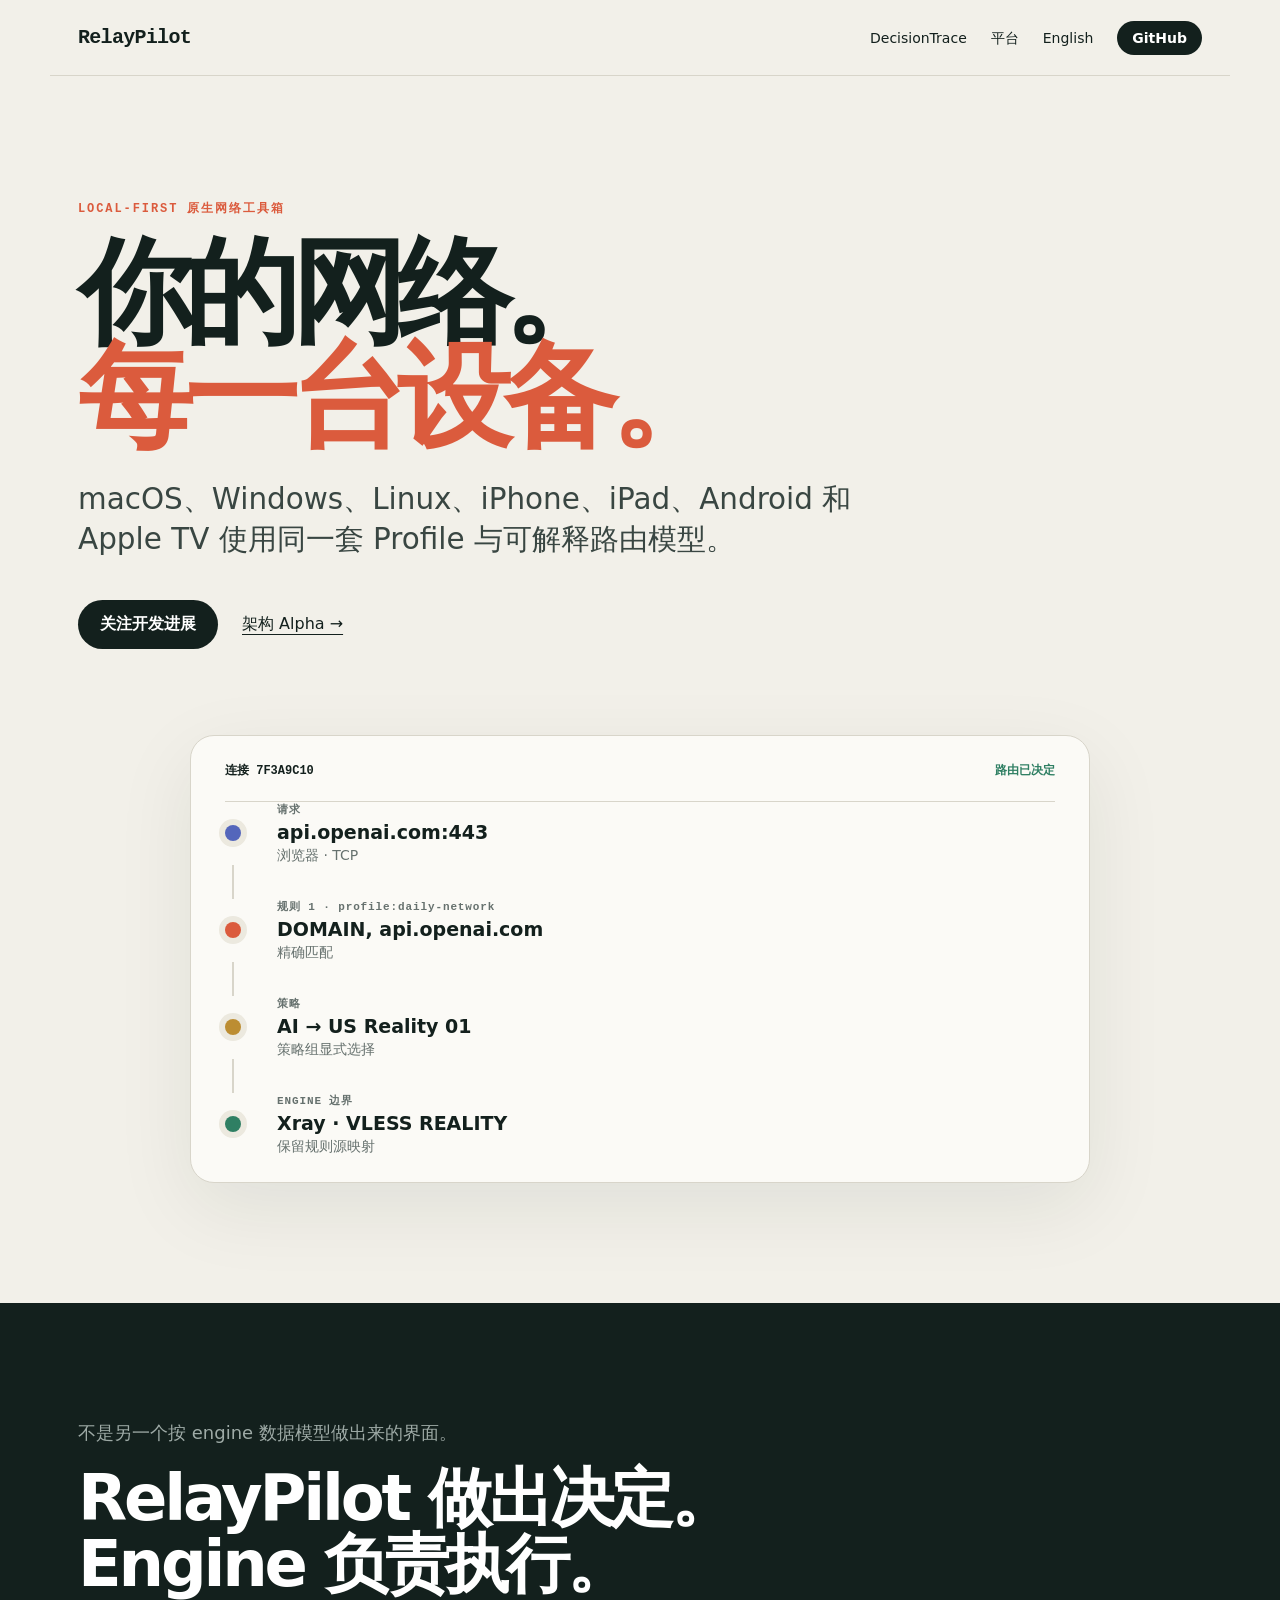
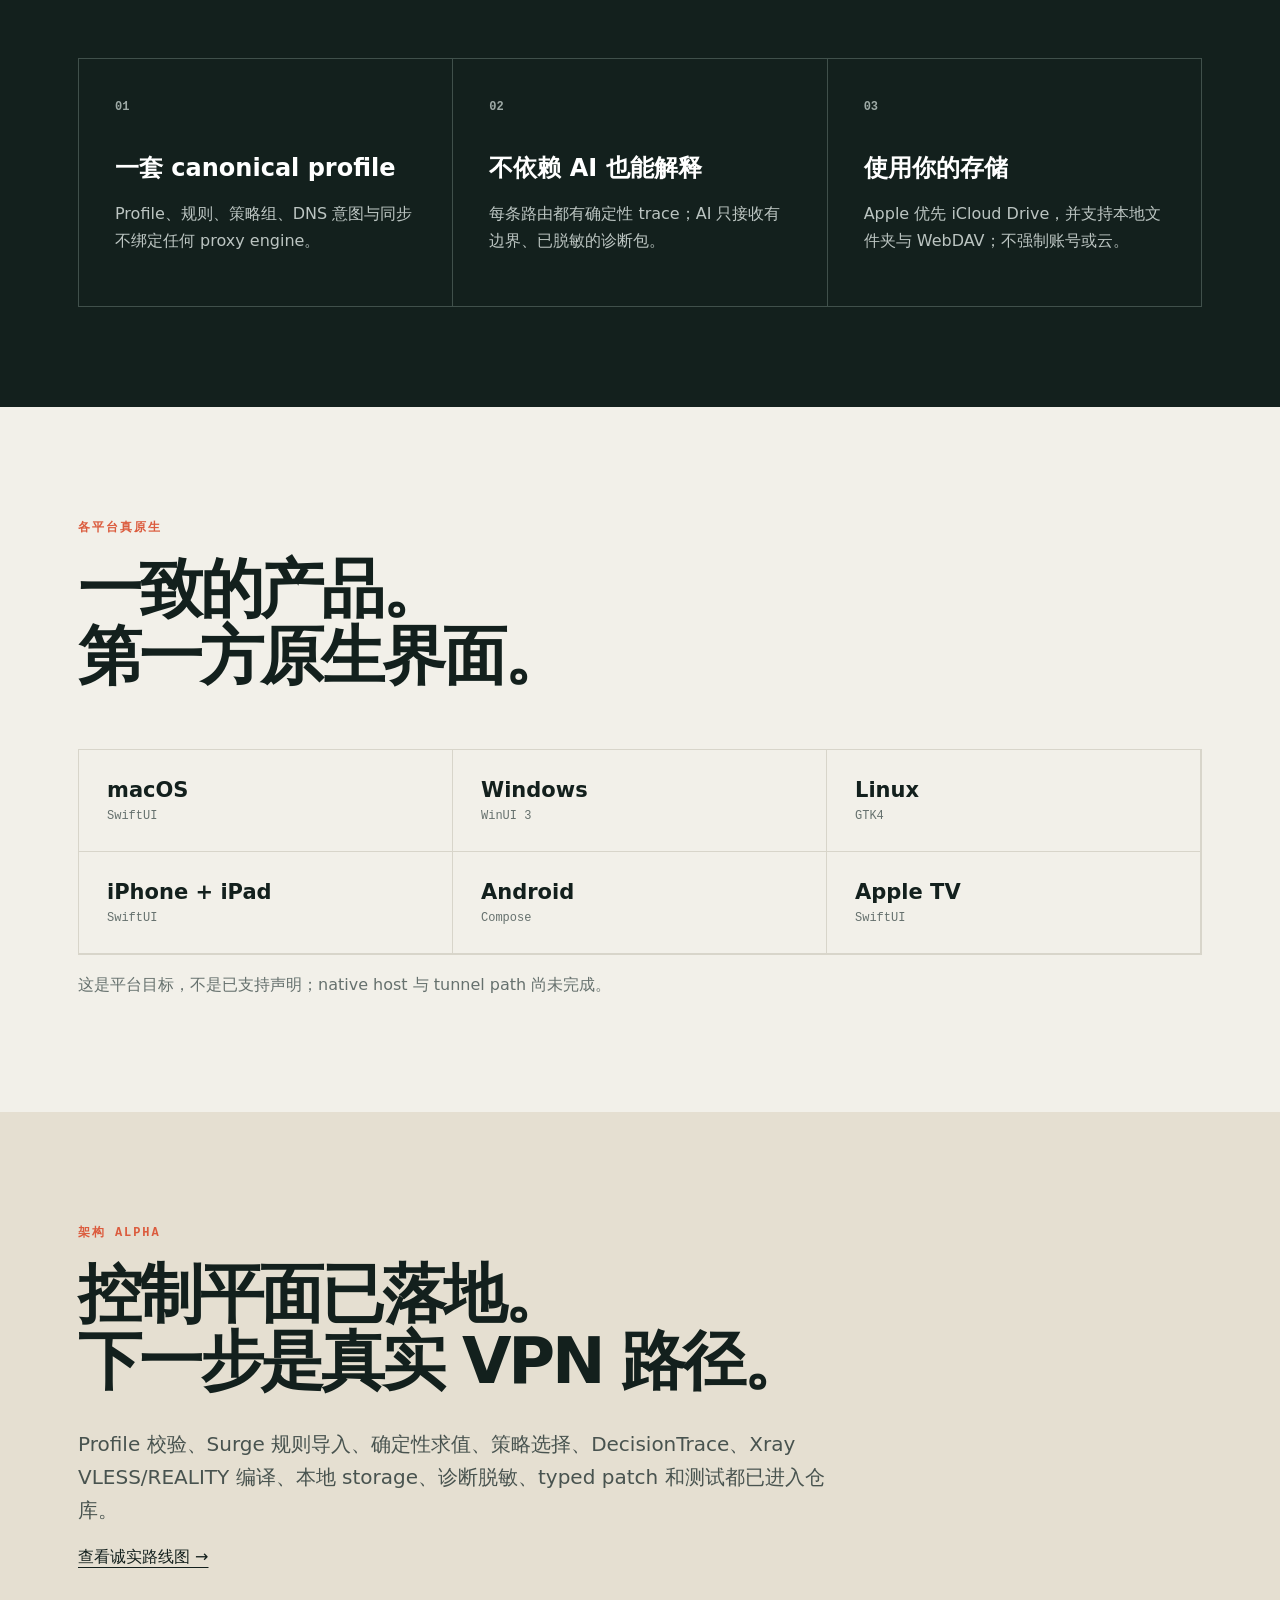
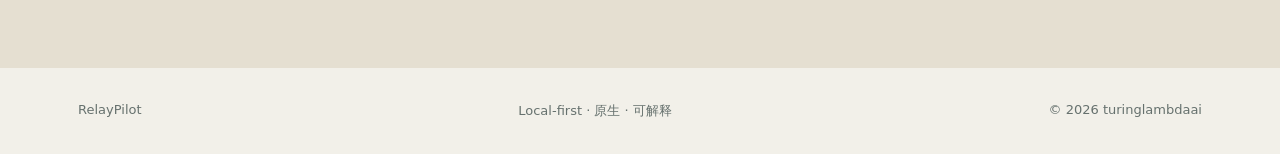
==== site/zh-CN.html @ aa58bad5 "Bootstrap RelayPilot control plane" ====
<!doctype html>
<html lang="zh-CN">
<head>
  <meta charset="utf-8">
  <meta name="viewport" content="width=device-width, initial-scale=1">
  <meta name="description" content="RelayPilot — 一套可解释的网络，覆盖你的每一台设备。">
  <title>RelayPilot — 你的网络，每一台设备</title>
  <link rel="stylesheet" href="styles.css">
</head>
<body>
  <nav><a class="brand" href="#">RelayPilot</a><div><a href="#trace">DecisionTrace</a><a href="#platforms">平台</a><a href="index.html">English</a><a class="button small" href="https://github.com/turinglambdaai/relaypilot">GitHub</a></div></nav>
  <main>
    <section class="hero"><p class="eyebrow">LOCAL-FIRST 原生网络工具箱</p><h1>你的网络。<br><span>每一台设备。</span></h1><p class="lead">macOS、Windows、Linux、iPhone、iPad、Android 和 Apple TV 使用同一套 Profile 与可解释路由模型。</p><div class="actions"><a class="button" href="https://github.com/turinglambdaai/relaypilot">关注开发进展</a><a class="text-link" href="#status">架构 Alpha →</a></div></section>
    <section id="trace" class="trace-card"><div class="trace-head"><span>连接 7F3A9C10</span><span class="success">路由已决定</span></div><div class="trace-row"><span class="dot app"></span><div><small>请求</small><strong>api.openai.com:443</strong><p>浏览器 · TCP</p></div></div><div class="connector"></div><div class="trace-row"><span class="dot rule"></span><div><small>规则 1 · profile:daily-network</small><strong>DOMAIN, api.openai.com</strong><p>精确匹配</p></div></div><div class="connector"></div><div class="trace-row"><span class="dot policy"></span><div><small>策略</small><strong>AI → US Reality 01</strong><p>策略组显式选择</p></div></div><div class="connector"></div><div class="trace-row"><span class="dot engine"></span><div><small>ENGINE 边界</small><strong>Xray · VLESS REALITY</strong><p>保留规则源映射</p></div></div></section>
    <section class="statement"><p>不是另一个按 engine 数据模型做出来的界面。</p><h2>RelayPilot 做出决定。<br>Engine 负责执行。</h2><div class="grid"><article><span>01</span><h3>一套 canonical profile</h3><p>Profile、规则、策略组、DNS 意图与同步不绑定任何 proxy engine。</p></article><article><span>02</span><h3>不依赖 AI 也能解释</h3><p>每条路由都有确定性 trace；AI 只接收有边界、已脱敏的诊断包。</p></article><article><span>03</span><h3>使用你的存储</h3><p>Apple 优先 iCloud Drive，并支持本地文件夹与 WebDAV；不强制账号或云。</p></article></div></section>
    <section id="platforms" class="platforms"><p class="eyebrow">各平台真原生</p><h2>一致的产品。<br>第一方原生界面。</h2><div class="platform-grid"><span>macOS<small>SwiftUI</small></span><span>Windows<small>WinUI 3</small></span><span>Linux<small>GTK4</small></span><span>iPhone + iPad<small>SwiftUI</small></span><span>Android<small>Compose</small></span><span>Apple TV<small>SwiftUI</small></span></div><p class="honest">这是平台目标，不是已支持声明；native host 与 tunnel path 尚未完成。</p></section>
    <section id="status" class="status"><p class="eyebrow">架构 ALPHA</p><h2>控制平面已落地。<br>下一步是真实 VPN 路径。</h2><p>Profile 校验、Surge 规则导入、确定性求值、策略选择、DecisionTrace、Xray VLESS/REALITY 编译、本地 storage、诊断脱敏、typed patch 和测试都已进入仓库。</p><a class="text-link" href="https://github.com/turinglambdaai/relaypilot/blob/main/ROADMAP.md">查看诚实路线图 →</a></section>
  </main>
  <footer><span>RelayPilot</span><span>Local-first · 原生 · 可解释</span><span>© 2026 turinglambdaai</span></footer>
</body>
</html>
---- site/styles.css ----
:root{--ink:#13201d;--muted:#66716e;--paper:#f2f0e9;--card:#fbfaf6;--accent:#db5b3d;--green:#2f7f63;--line:#d8d5ca}*{box-sizing:border-box}html{scroll-behavior:smooth}body{margin:0;background:var(--paper);color:var(--ink);font-family:Inter,ui-sans-serif,system-ui,-apple-system,"Segoe UI",sans-serif}nav{height:76px;max-width:1180px;margin:auto;display:flex;align-items:center;justify-content:space-between;padding:0 28px;border-bottom:1px solid var(--line)}nav a{color:var(--ink);text-decoration:none;margin-left:24px;font-size:14px}.brand{font:700 20px ui-monospace,SFMono-Regular,Menlo,monospace;letter-spacing:-.7px;margin:0}.button{display:inline-block;background:var(--ink);color:white!important;border-radius:999px;padding:14px 22px;text-decoration:none;font-weight:650}.button.small{padding:9px 15px}.hero{max-width:1180px;margin:0 auto;padding:112px 28px 86px}.eyebrow{font:650 12px ui-monospace,SFMono-Regular,Menlo,monospace;letter-spacing:.16em;color:var(--accent);text-transform:uppercase}.hero h1{font-size:clamp(56px,9vw,124px);line-height:.9;letter-spacing:-.075em;margin:24px 0 32px;max-width:1000px}.hero h1 span{color:var(--accent)}.lead{font-size:clamp(20px,2.3vw,31px);line-height:1.35;max-width:800px;color:#394642}.actions{display:flex;gap:24px;align-items:center;margin-top:40px}.text-link{color:var(--ink);text-underline-offset:5px}.trace-card{max-width:900px;margin:0 auto 120px;background:var(--card);border:1px solid var(--line);border-radius:24px;padding:26px 34px;box-shadow:0 24px 80px rgba(19,32,29,.08)}.trace-head{display:flex;justify-content:space-between;padding-bottom:22px;border-bottom:1px solid var(--line);font:600 12px ui-monospace,SFMono-Regular,Menlo,monospace}.success{color:var(--green)}.trace-row{display:grid;grid-template-columns:36px 1fr;gap:16px;align-items:center}.trace-row small{display:block;color:var(--muted);font:600 11px ui-monospace,SFMono-Regular,Menlo,monospace;letter-spacing:.08em}.trace-row strong{display:block;font-size:19px;margin-top:4px}.trace-row p{margin:4px 0 0;color:var(--muted);font-size:14px}.dot{width:16px;height:16px;border-radius:50%;display:block;box-shadow:0 0 0 6px #ece9df}.dot.app{background:#5466bb}.dot.rule{background:var(--accent)}.dot.policy{background:#bc8d32}.dot.engine{background:var(--green)}.connector{height:34px;border-left:2px solid var(--line);margin-left:7px}.statement,.platforms,.status{padding:100px max(28px,calc((100vw - 1124px)/2))}.statement{background:var(--ink);color:white}.statement>p{color:#9eaaa6;font-size:18px}.statement h2,.platforms h2,.status h2{font-size:clamp(38px,5vw,67px);letter-spacing:-.05em;line-height:1.04;margin:20px 0 60px}.grid{display:grid;grid-template-columns:repeat(3,1fr);gap:1px;background:#40504b;border:1px solid #40504b}.grid article{background:var(--ink);padding:36px}.grid article>span{color:#9eaaa6;font:600 12px ui-monospace,SFMono-Regular,Menlo,monospace}.grid h3{font-size:24px;margin:38px 0 12px}.grid p{color:#bcc5c2;line-height:1.7}.platform-grid{display:grid;grid-template-columns:repeat(3,1fr);border:1px solid var(--line)}.platform-grid span{font-size:21px;font-weight:650;padding:28px;border:1px solid var(--line);margin:-1px 0 0 -1px}.platform-grid small{display:block;color:var(--muted);font:500 12px ui-monospace,SFMono-Regular,Menlo,monospace;margin-top:7px}.honest{color:var(--muted);margin-top:20px}.status{background:#e5dfd1}.status>p:not(.eyebrow){max-width:780px;font-size:20px;line-height:1.65;color:#48534f}.status h2{margin-bottom:34px}footer{max-width:1180px;margin:auto;padding:34px 28px;display:flex;justify-content:space-between;color:var(--muted);font-size:13px}@media(max-width:720px){nav div a:not(.small){display:none}.hero{padding-top:76px}.grid,.platform-grid{grid-template-columns:1fr}.trace-card{margin-left:18px;margin-right:18px;padding:22px}.actions{align-items:flex-start;flex-direction:column}footer{flex-direction:column;gap:12px}}
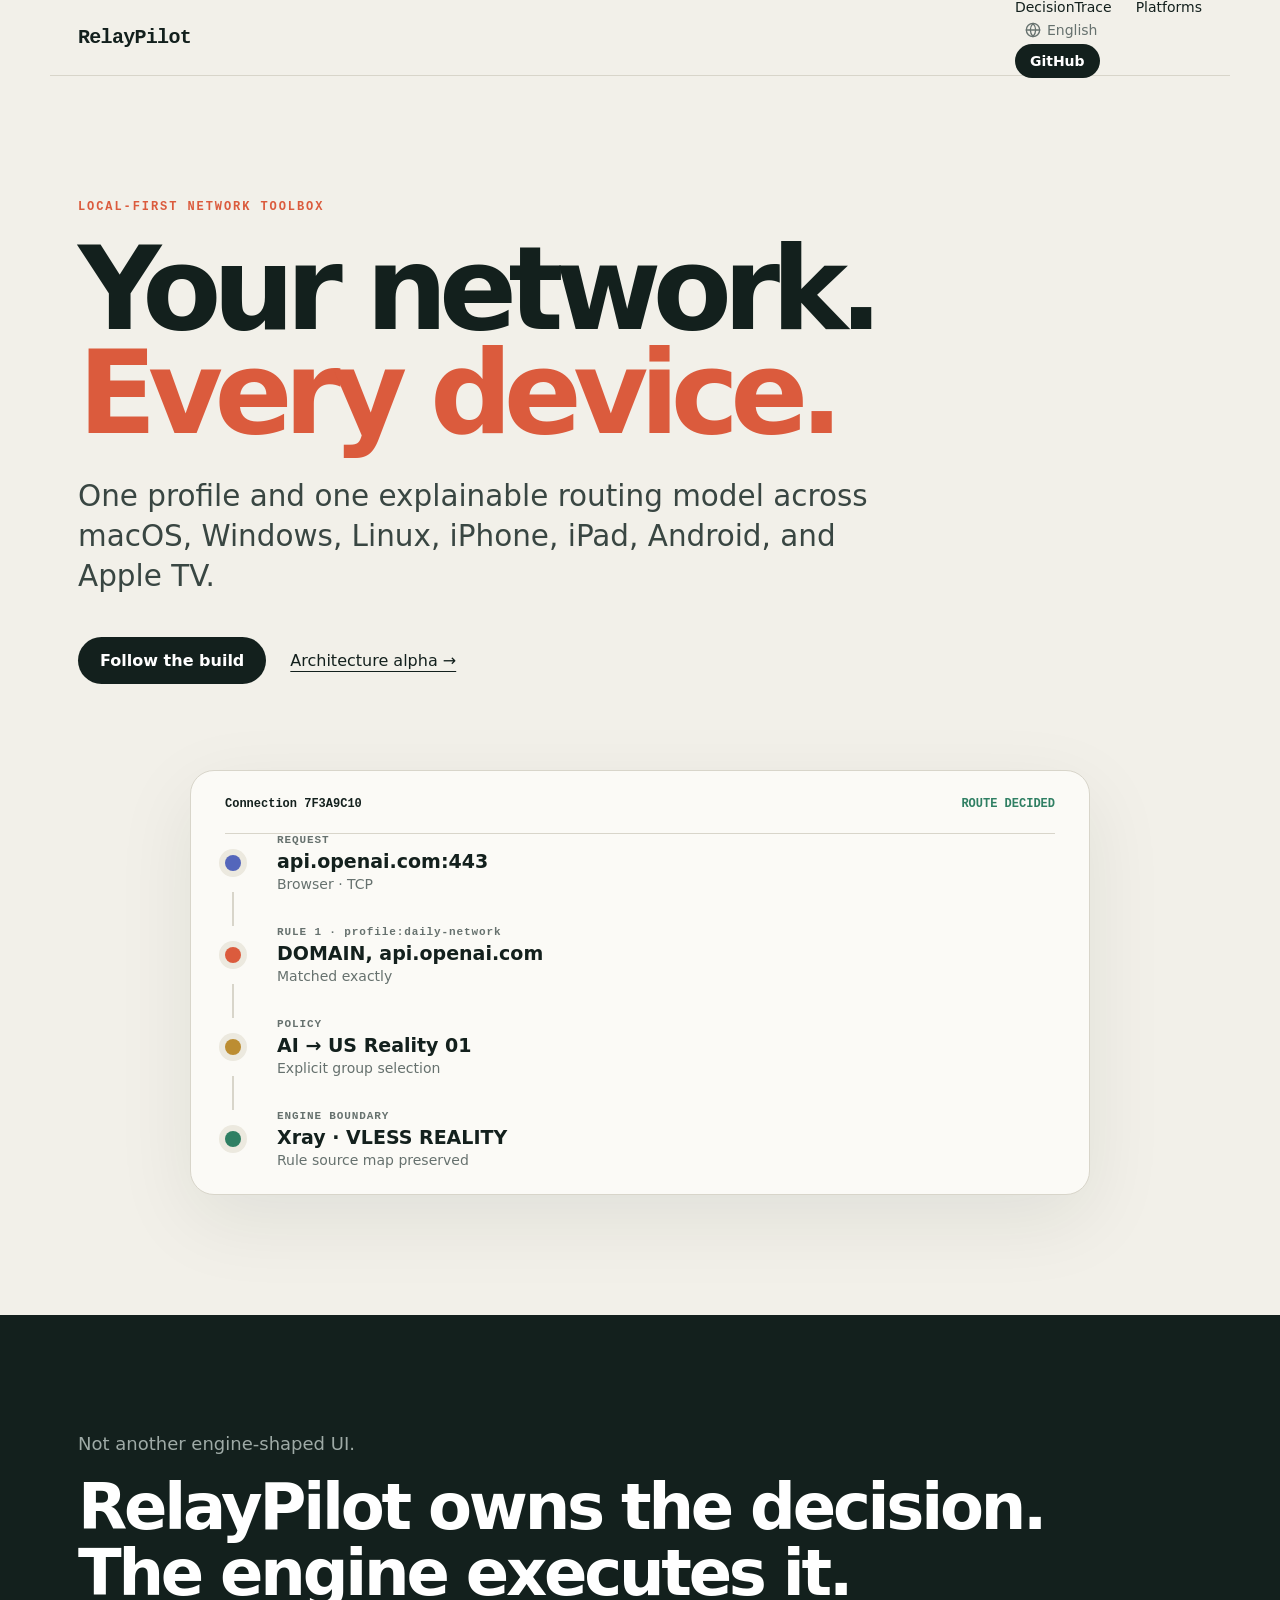
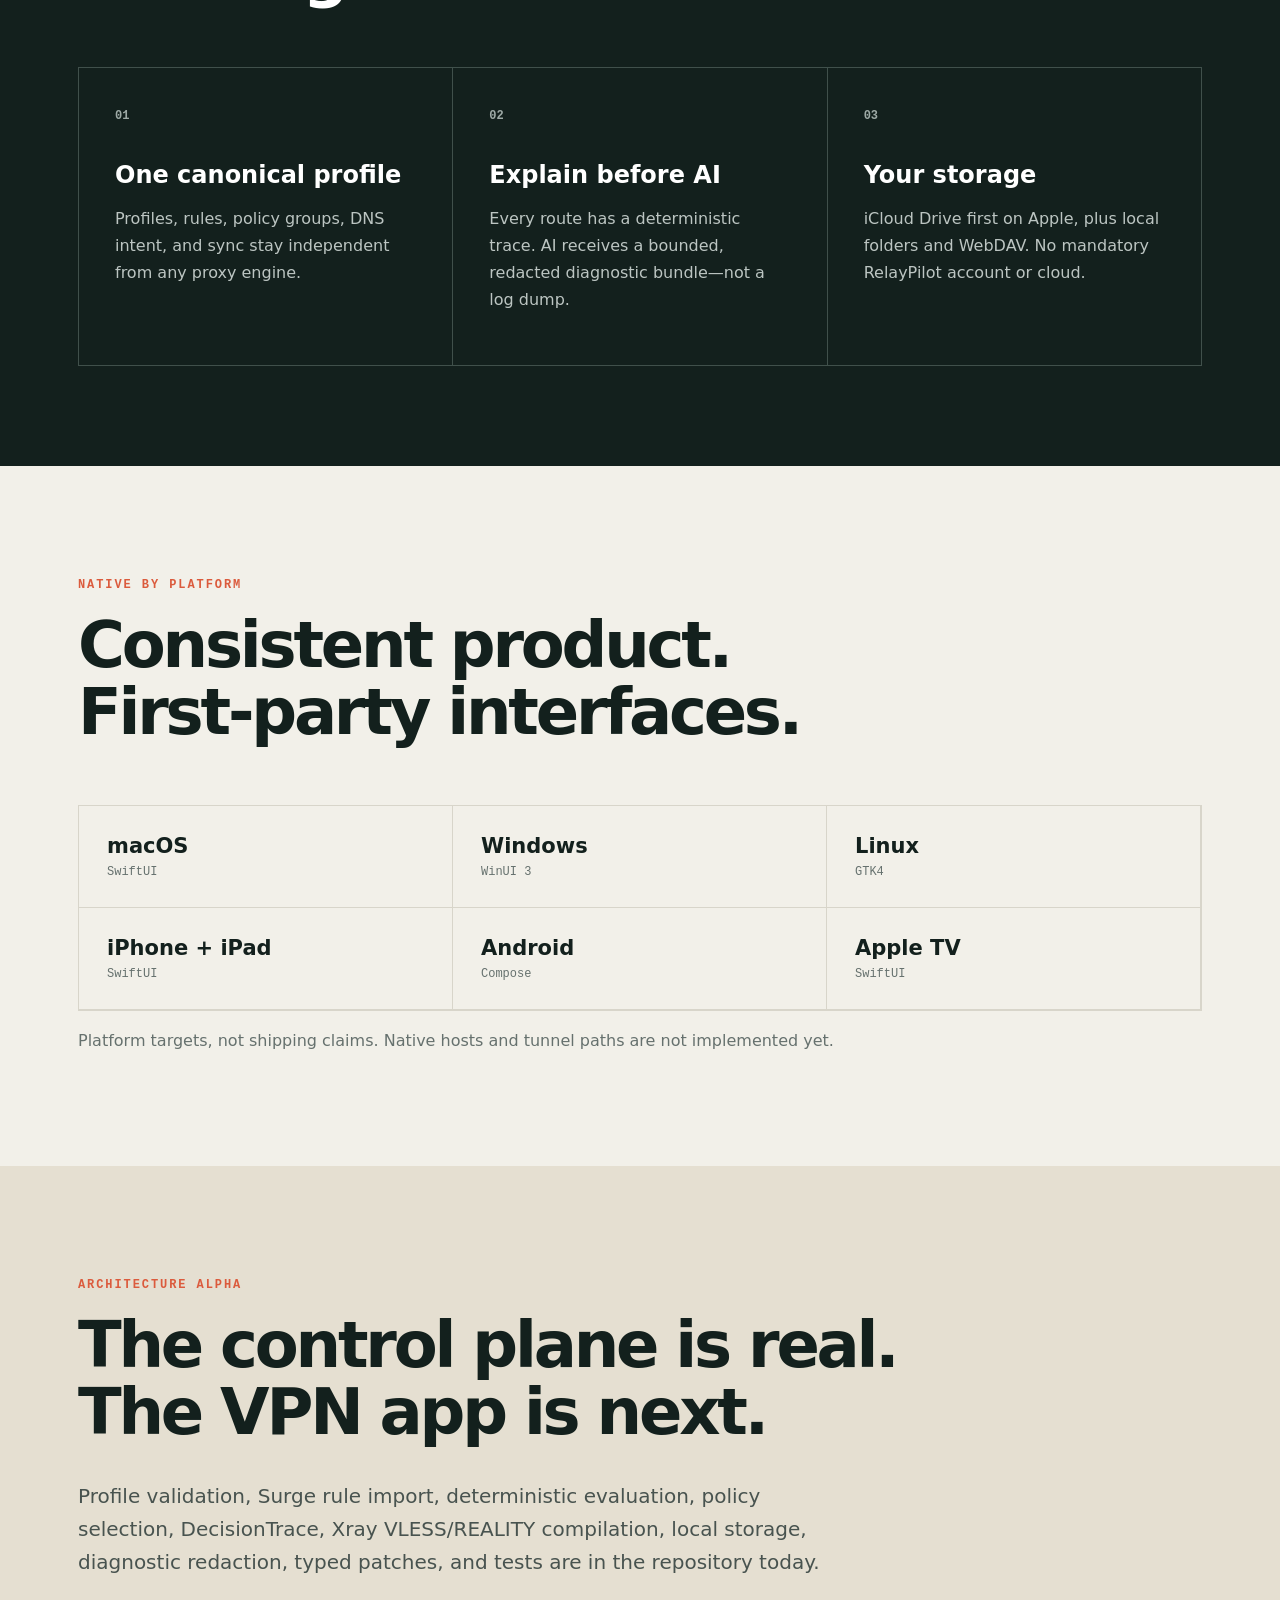
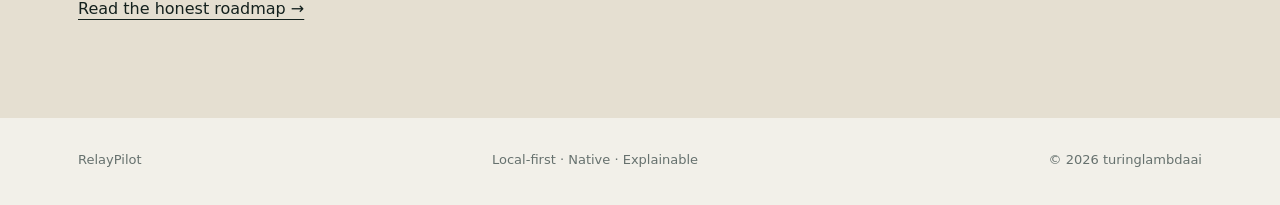
==== commit 78d579aa: "site: merge zh-CN.html into a single bilingual page with the family globe dropdown (old URL redirect" ====
--- a/site/zh-CN.html
+++ b/site/zh-CN.html
@@ -3,20 +3,12 @@
 <head>
   <meta charset="utf-8">
   <meta name="viewport" content="width=device-width, initial-scale=1">
-  <meta name="description" content="RelayPilot — 一套可解释的网络，覆盖你的每一台设备。">
+  <meta http-equiv="refresh" content="0; url=index.html">
+  <link rel="canonical" href="./">
   <title>RelayPilot — 你的网络，每一台设备</title>
-  <link rel="stylesheet" href="styles.css">
+  <script>location.replace('index.html');</script>
 </head>
 <body>
-  <nav><a class="brand" href="#">RelayPilot</a><div><a href="#trace">DecisionTrace</a><a href="#platforms">平台</a><a href="index.html">English</a><a class="button small" href="https://github.com/turinglambdaai/relaypilot">GitHub</a></div></nav>
-  <main>
-    <section class="hero"><p class="eyebrow">LOCAL-FIRST 原生网络工具箱</p><h1>你的网络。<br><span>每一台设备。</span></h1><p class="lead">macOS、Windows、Linux、iPhone、iPad、Android 和 Apple TV 使用同一套 Profile 与可解释路由模型。</p><div class="actions"><a class="button" href="https://github.com/turinglambdaai/relaypilot">关注开发进展</a><a class="text-link" href="#status">架构 Alpha →</a></div></section>
-    <section id="trace" class="trace-card"><div class="trace-head"><span>连接 7F3A9C10</span><span class="success">路由已决定</span></div><div class="trace-row"><span class="dot app"></span><div><small>请求</small><strong>api.openai.com:443</strong><p>浏览器 · TCP</p></div></div><div class="connector"></div><div class="trace-row"><span class="dot rule"></span><div><small>规则 1 · profile:daily-network</small><strong>DOMAIN, api.openai.com</strong><p>精确匹配</p></div></div><div class="connector"></div><div class="trace-row"><span class="dot policy"></span><div><small>策略</small><strong>AI → US Reality 01</strong><p>策略组显式选择</p></div></div><div class="connector"></div><div class="trace-row"><span class="dot engine"></span><div><small>ENGINE 边界</small><strong>Xray · VLESS REALITY</strong><p>保留规则源映射</p></div></div></section>
-    <section class="statement"><p>不是另一个按 engine 数据模型做出来的界面。</p><h2>RelayPilot 做出决定。<br>Engine 负责执行。</h2><div class="grid"><article><span>01</span><h3>一套 canonical profile</h3><p>Profile、规则、策略组、DNS 意图与同步不绑定任何 proxy engine。</p></article><article><span>02</span><h3>不依赖 AI 也能解释</h3><p>每条路由都有确定性 trace；AI 只接收有边界、已脱敏的诊断包。</p></article><article><span>03</span><h3>使用你的存储</h3><p>Apple 优先 iCloud Drive，并支持本地文件夹与 WebDAV；不强制账号或云。</p></article></div></section>
-    <section id="platforms" class="platforms"><p class="eyebrow">各平台真原生</p><h2>一致的产品。<br>第一方原生界面。</h2><div class="platform-grid"><span>macOS<small>SwiftUI</small></span><span>Windows<small>WinUI 3</small></span><span>Linux<small>GTK4</small></span><span>iPhone + iPad<small>SwiftUI</small></span><span>Android<small>Compose</small></span><span>Apple TV<small>SwiftUI</small></span></div><p class="honest">这是平台目标，不是已支持声明；native host 与 tunnel path 尚未完成。</p></section>
-    <section id="status" class="status"><p class="eyebrow">架构 ALPHA</p><h2>控制平面已落地。<br>下一步是真实 VPN 路径。</h2><p>Profile 校验、Surge 规则导入、确定性求值、策略选择、DecisionTrace、Xray VLESS/REALITY 编译、本地 storage、诊断脱敏、typed patch 和测试都已进入仓库。</p><a class="text-link" href="https://github.com/turinglambdaai/relaypilot/blob/main/ROADMAP.md">查看诚实路线图 →</a></section>
-  </main>
-  <footer><span>RelayPilot</span><span>Local-first · 原生 · 可解释</span><span>© 2026 turinglambdaai</span></footer>
+  <p style="font-family:sans-serif;padding:2rem">页面已合并，正在跳转… <a href="index.html">如未跳转请点这里</a></p>
 </body>
 </html>
-
